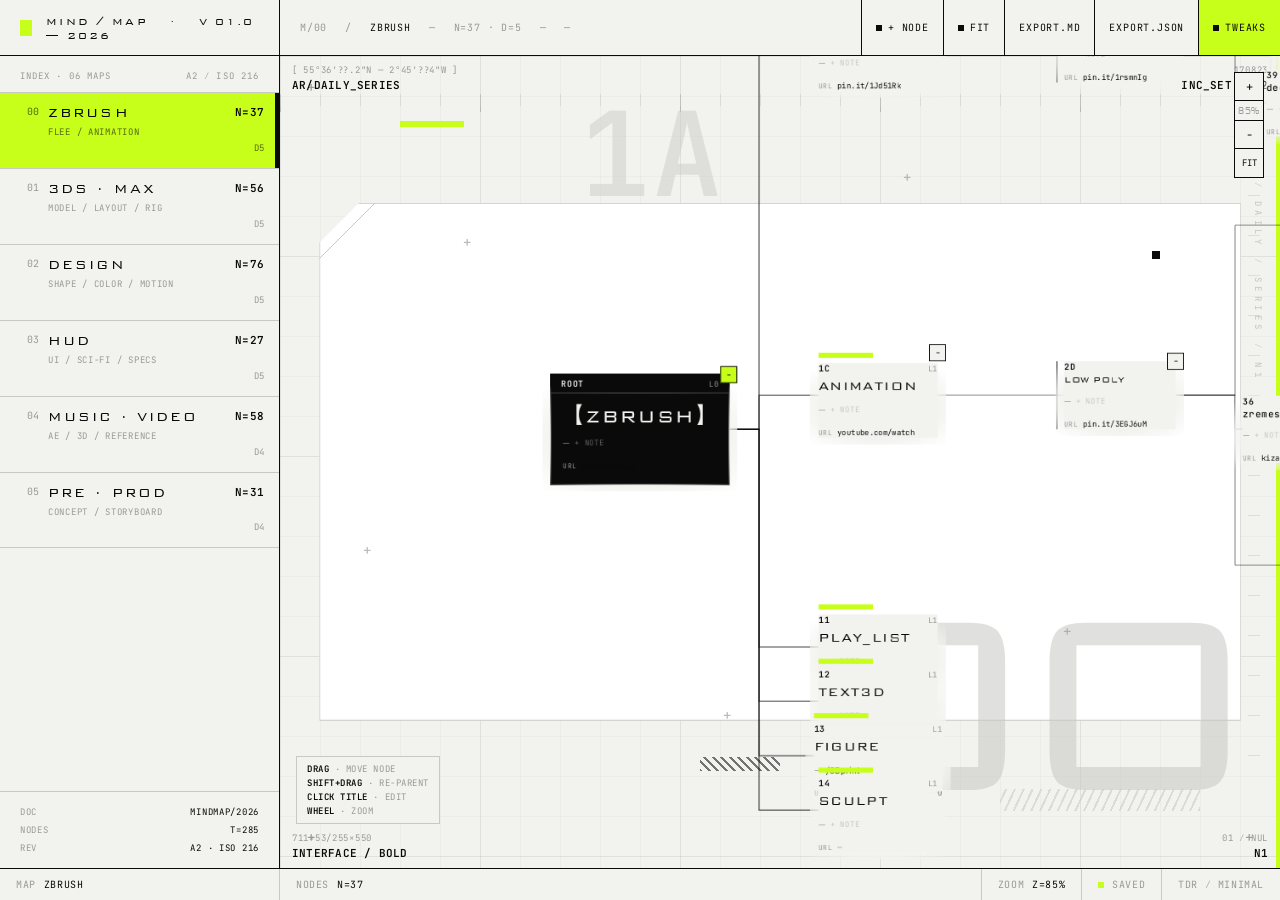
==== index-bundle.html @ 390efa87 "build v9: wipeout view, extras split, maps→data rename, standalone bundles - Add MindMap tDR Wipeout" ====
<!DOCTYPE html>
<html lang="ja">
<head>
<meta charset="UTF-8" />
<meta name="viewport" content="width=device-width, initial-scale=1" />
<title>MINDMAP · tDR</title>
<meta name="ext-resource-dependency" content="data/ZBRUSH.md" data-resource-id="md_ZBRUSH" />
<meta name="ext-resource-dependency" content="data/3dsmax.md" data-resource-id="md_3dsmax" />
<meta name="ext-resource-dependency" content="data/design.md" data-resource-id="md_design" />
<meta name="ext-resource-dependency" content="data/hud.md" data-resource-id="md_hud" />
<meta name="ext-resource-dependency" content="data/music-video.md" data-resource-id="md_music_video" />
<meta name="ext-resource-dependency" content="data/prepro.md" data-resource-id="md_prepro" />
<template id="__bundler_thumbnail" data-bg-color="#f2f2ef">
  <svg viewBox="0 0 1200 800" xmlns="http://www.w3.org/2000/svg">
    <rect x="60" y="60" width="1080" height="680" fill="#ffffff" stroke="#0a0a0a" stroke-width="2"/>
    <polygon points="60,60 60,140 140,60" fill="#f2f2ef"/>
    <line x1="60" y1="140" x2="140" y2="60" stroke="#0a0a0a" stroke-width="2"/>
    <rect x="200" y="200" width="160" height="60" fill="#0a0a0a"/>
    <rect x="440" y="180" width="64" height="6" fill="#c8ff1a"/>
    <line x1="440" y1="220" x2="600" y2="220" stroke="#0a0a0a" stroke-width="2"/>
    <line x1="440" y1="320" x2="600" y2="320" stroke="#0a0a0a" stroke-width="2"/>
    <line x1="440" y1="420" x2="600" y2="420" stroke="#0a0a0a" stroke-width="2"/>
    <text x="900" y="600" font-family="monospace" font-size="240" fill="#d8d8d4" font-weight="700">01</text>
    <text x="200" y="160" font-family="monospace" font-size="22" fill="#0a0a0a" font-weight="700">MIND/MAP · tDR</text>
  </svg>
</template>
<link rel="preconnect" href="https://fonts.googleapis.com" />
<link rel="preconnect" href="https://fonts.gstatic.com" crossorigin />
<link href="https://fonts.googleapis.com/css2?family=JetBrains+Mono:wght@400;500;600;700&family=Space+Grotesk:wght@400;500;600;700&family=IBM+Plex+Sans+JP:wght@400;500;600&display=swap" rel="stylesheet" />
<link rel="stylesheet" href="styles.css?v=7" />
</head>
<body>
<div class="shell">

  <!-- HEADER -->
  <header class="hd">
    <div class="hd__brand">
      <span class="mark"></span>
      <span class="name">MIND ⁄ MAP&nbsp;&nbsp;∙&nbsp;&nbsp;v 01.0 — 2026</span>
    </div>
    <div class="hd__crumbs"></div>
    <div class="hd__tools">
      <button id="btn-add" title="Add child to root"><span class="dot"></span>+ NODE</button>
      <button id="btn-fit" title="Fit to view"><span class="dot"></span>FIT</button>
      <button id="btn-export-md">EXPORT.MD</button>
      <button id="btn-export">EXPORT.JSON</button>
      <button id="btn-tweaks" class="tool-acc"><span class="dot"></span>TWEAKS</button>
    </div>
  </header>

  <!-- SIDEBAR -->
  <aside class="sb">
    <div class="sb__lbl">
      <span>INDEX · 06 MAPS</span>
      <span>A2 ⁄ ISO 216</span>
    </div>
    <div class="sb__list"></div>
    <div class="sb__foot"></div>
  </aside>

  <!-- STAGE -->
  <main class="stg" data-screen-label="Mindmap Canvas">
    <div class="stg__plate"></div>
    <div class="stg__decor">
      <div class="gh-ticks-major"></div>
      <div class="gh-ticks"></div>
      <div class="gh-vticks"></div>
      <div class="gh gh-num1">01</div>
      <div class="gh gh-num2">2B</div>
      <div class="gh-slash"></div>
      <div class="gh-word">AR ⁄ DAILY ⁄ SERIES ⁄ N1</div>
      <span class="gh-plus" style="left: 18%; top: 22%;">+</span>
      <span class="gh-plus" style="left: 62%; top: 14%;">+</span>
      <span class="gh-plus" style="left: 8%; top: 60%;">+</span>
      <span class="gh-plus" style="left: 78%; top: 70%;">+</span>
      <span class="gh-plus" style="left: 44%; bottom: 18%;">+</span>
      <div class="gh-block gh-block-acc" style="left: 12%; top: 8%; width: 64px; height: 6px;"></div>
      <div class="gh-block" style="right: 12%; top: 24%; width: 8px; height: 8px;"></div>
      <div class="gh-block gh-block-hatch" style="left: 42%; bottom: 12%; width: 80px; height: 14px;"></div>
      <div class="gh-rail"></div>
    </div>
    <div class="regmarks">
      <span class="plus" style="left: 24px; top: 24px;">+</span>
      <span class="plus" style="right: 24px; top: 24px;">+</span>
      <span class="plus" style="left: 24px; bottom: 24px;">+</span>
      <span class="plus" style="right: 24px; bottom: 24px;">+</span>
    </div>
    <div class="stg__axis">
      <div class="ax-tl">[ 55°36'??.2"N — 2°45'??4"W ]<b>AR/DAILY_SERIES</b></div>
      <div class="ax-tr">170823<b>INC_SET ⁄ A2</b></div>
      <div class="ax-bl">711×53/255×550<b>INTERFACE / BOLD</b></div>
      <div class="ax-br">01 ⁄ NUL<b>N1</b></div>
    </div>
    <div class="stg__viewport"></div>
    <div class="zoom">
      <button class="zin">+</button>
      <div class="lvl">100%</div>
      <button class="zout">−</button>
      <button class="zfit" style="font-size:9px;">FIT</button>
    </div>
    <div class="hint">
      <span><b>DRAG</b> · MOVE NODE</span>
      <span><b>SHIFT+DRAG</b> · RE-PARENT</span>
      <span><b>CLICK TITLE</b> · EDIT</span>
      <span><b>WHEEL</b> · ZOOM</span>
    </div>
  </main>

  <!-- FOOTER -->
  <footer class="foot">
    <div><span>MAP</span><span class="v">—</span></div>
    <div><span>NODES</span><span class="v">—</span></div>
    <div><span>ZOOM</span><span class="v">—</span></div>
    <div><span class="blink"></span> SAVED</div>
    <div>tDR ⁄ MINIMAL</div>
  </footer>

</div>

<!-- TWEAKS panel -->
<div class="tw"></div>

<!-- TOAST -->
<div class="toast"></div>

<!-- editmode defaults -->
<script>
const __TWEAK_DEFAULTS = /*EDITMODE-BEGIN*/{
  "theme": "light",
  "accent": "lime",
  "showCoords": false,
  "nodeStyle": "block"
}/*EDITMODE-END*/;
</script>
<script src="app.js?v=7"></script>
<script>
// Override CATEGORIES file paths with bundled blob URLs
(function(){
  const map = {
    "ZBRUSH": "md_ZBRUSH",
    "3dsmax": "md_3dsmax",
    "design": "md_design",
    "hud": "md_hud",
    "music-video": "md_music_video",
    "prepro": "md_prepro"
  };
  const _check = setInterval(() => {
    if (typeof CATEGORIES !== "undefined" && window.__resources) {
      CATEGORIES.forEach(c => {
        const id = map[c.id];
        if (id && window.__resources[id]) c.file = window.__resources[id];
      });
      clearInterval(_check);
    }
  }, 10);
})();
</script>
</body>
</html>
---- styles.css ----
/* =========================================================
   tDR-INSPIRED MINDMAP — STYLES
   ========================================================= */

@font-face {
  font-family: "Bank Gothic";
  src: url("fonts/bank-gothic-light-bt.ttf") format("truetype");
  font-weight: 300 600;
  font-style: normal;
  font-display: swap;
}
/* Bauhaus 93 removed — using Bank Gothic for display */
@font-face {
  font-family: "Square 721";
  src: url("fonts/Square_721_BT.ttf") format("truetype");
  font-weight: 400 700;
  font-style: normal;
  font-display: swap;
}

:root {
  --bg: #f2f2ef;
  --bg-2: #e8e8e4;
  --ink: #0a0a0a;
  --ink-2: #1a1a1a;
  --mute: #999;
  --mute-2: #c8c8c4;
  --line: #0a0a0a;
  --acc: #c8ff1a;       /* 蛍光ライムグリーン */
  --acc-ink: #0a0a0a;
  --hatch: rgba(10,10,10,0.08);
  --grid: rgba(10,10,10,0.028);
  --grid-major: rgba(10,10,10,0.05);
  --node-bg: #ffffff;
  --panel-bg: #ffffff;
  --shadow: 0 0 0 1px var(--ink);
  /* tDR easing: 速く動いてピタッと止まる */
  --ez: cubic-bezier(0.2, 0, 0, 1);
  --t-hover: 120ms;
  --t-click: 240ms;
  --t-layout: 380ms;

  --mono: "JetBrains Mono", "IBM Plex Mono", "Space Mono", ui-monospace, monospace;
  --sans: "Square 721", "Bank Gothic", "Space Grotesk", "Helvetica Neue", system-ui, sans-serif;
  --display: "Bank Gothic", "Square 721", "Space Grotesk", system-ui, sans-serif;
  --bauhaus: "Bank Gothic", "Square 721", system-ui, sans-serif;
  --jp: "IBM Plex Sans JP", "Noto Sans JP", system-ui, sans-serif;
}

[data-theme="dark"] {
  --bg: #0a0a0a;
  --bg-2: #141414;
  --ink: #f2f2ef;
  --ink-2: #e8e8e4;
  --mute: #555;
  --mute-2: #2a2a2a;
  --line: #f2f2ef;
  --hatch: rgba(242,242,239,0.08);
  --grid: rgba(242,242,239,0.03);
  --grid-major: rgba(242,242,239,0.06);
  --node-bg: #0a0a0a;
  --panel-bg: #0a0a0a;
  --shadow: 0 0 0 1px var(--ink);
}

* { box-sizing: border-box; margin: 0; padding: 0; }

html, body {
  height: 100%;
  overflow: hidden;
  background: var(--bg);
  color: var(--ink);
  font-family: var(--sans);
  font-feature-settings: "ss01", "ss02", "tnum";
  -webkit-font-smoothing: antialiased;
}

/* ========== SHELL =================================== */
.shell {
  display: grid;
  grid-template-columns: 280px 1fr;
  grid-template-rows: 56px 1fr 32px;
  height: 100vh;
  width: 100vw;
}

/* ========== HEADER ================================== */
.hd {
  grid-column: 1 / -1;
  display: grid;
  grid-template-columns: 280px 1fr auto;
  align-items: center;
  border-bottom: 1px solid var(--line);
  background: var(--bg);
  z-index: 10;
}
.hd__brand {
  padding: 0 20px;
  display: flex;
  align-items: center;
  gap: 14px;
  border-right: 1px solid var(--line);
  height: 100%;
}
.hd__brand .mark {
  width: 16px; height: 16px;
  background: var(--acc);
  display: inline-block;
}
.hd__brand .name {
  font-family: var(--display);
  font-size: 12px;
  font-weight: 500;
  letter-spacing: 0.18em;
  text-transform: uppercase;
}
.hd__crumbs {
  display: flex;
  align-items: center;
  gap: 18px;
  padding: 0 20px;
  font-family: var(--mono);
  font-size: 10px;
  letter-spacing: 0.08em;
  text-transform: uppercase;
  color: var(--ink);
  overflow: hidden;
  white-space: nowrap;
}
.hd__crumbs .sep { color: var(--mute); }
.hd__crumbs .coord { color: var(--mute); font-feature-settings: "tnum"; }
.hd__crumbs .pin { color: var(--mute); }

.hd__tools {
  display: flex;
  align-items: stretch;
  height: 100%;
  border-left: 1px solid var(--line);
}
.hd__tools button {
  appearance: none;
  background: transparent;
  border: none;
  border-right: 1px solid var(--line);
  padding: 0 14px;
  font-family: var(--mono);
  font-size: 10px;
  letter-spacing: 0.08em;
  text-transform: uppercase;
  color: var(--ink);
  cursor: pointer;
  height: 100%;
  display: inline-flex;
  align-items: center;
  gap: 6px;
}
.hd__tools button:last-child { border-right: none; }
.hd__tools button:hover { background: var(--ink); color: var(--bg); }
.hd__tools button:hover .dot { background: var(--bg); }
.hd__tools button .dot {
  width: 6px; height: 6px;
  background: var(--ink);
  display: inline-block;
}
.hd__tools button.tool-acc { background: var(--acc); color: #0a0a0a; }
.hd__tools button.tool-acc .dot { background: #0a0a0a; }

/* ========== SIDEBAR ================================ */
.sb {
  border-right: 1px solid var(--line);
  background: var(--bg);
  display: flex;
  flex-direction: column;
  overflow: hidden;
}
.sb__lbl {
  padding: 14px 20px 10px;
  font-family: var(--mono);
  font-size: 9px;
  letter-spacing: 0.12em;
  text-transform: uppercase;
  color: var(--mute);
  display: flex;
  justify-content: space-between;
}

.sb__list {
  display: flex;
  flex-direction: column;
}

.cat {
  display: grid;
  grid-template-columns: 48px 1fr auto;
  align-items: stretch;
  border-top: 1px solid var(--mute-2);
  cursor: pointer;
  background: transparent;
  border-left: 0;
  border-right: 0;
  border-bottom: 0;
  text-align: left;
  font-family: inherit;
  color: var(--ink);
  padding: 0;
  position: relative;
  min-height: 76px;
}
.cat:last-child { border-bottom: 1px solid var(--mute-2); }
.cat__idx {
  font-family: var(--mono);
  font-size: 10px;
  color: var(--mute);
  display: flex;
  align-items: flex-start;
  justify-content: flex-end;
  padding: 12px 8px 0 0;
  letter-spacing: 0.06em;
}
.cat__body {
  padding: 12px 14px 14px 0;
  display: flex;
  flex-direction: column;
  gap: 4px;
  min-width: 0;
}
.cat__t {
  font-family: "Bank Gothic", "Square 721", "Space Grotesk", system-ui, sans-serif;
  font-size: 15px;
  font-weight: 500;
  letter-spacing: 0.14em;
  line-height: 1.1;
  text-transform: uppercase;
}
.cat__t .jp { font-family: var(--jp); font-weight: 500; letter-spacing: 0; }
.cat__sub {
  font-family: var(--mono);
  font-size: 9px;
  color: var(--mute);
  letter-spacing: 0.08em;
  text-transform: uppercase;
}
.cat__meta {
  font-family: var(--mono);
  font-size: 9px;
  color: var(--mute);
  letter-spacing: 0.06em;
  display: flex;
  flex-direction: column;
  align-items: flex-end;
  justify-content: space-between;
  padding: 12px 14px 14px 0;
  text-transform: uppercase;
}
.cat__meta .n { color: var(--ink); font-weight: 600; font-size: 11px; }

.cat:hover { background: var(--bg-2); }
.cat.is-active { background: var(--acc); color: #0a0a0a; }
.cat.is-active .cat__idx,
.cat.is-active .cat__sub,
.cat.is-active .cat__meta { color: rgba(10,10,10,0.6); }
.cat.is-active .cat__meta .n { color: #0a0a0a; }
.cat.is-active::after {
  content: "";
  position: absolute;
  right: 0; top: 0; bottom: 0;
  width: 4px;
  background: #0a0a0a;
}

.sb__foot {
  margin-top: auto;
  padding: 14px 20px;
  border-top: 1px solid var(--mute-2);
  display: flex;
  flex-direction: column;
  gap: 6px;
  font-family: var(--mono);
  font-size: 9px;
  letter-spacing: 0.08em;
  text-transform: uppercase;
  color: var(--mute);
}
.sb__foot .row { display: flex; justify-content: space-between; }
.sb__foot .v { color: var(--ink); }

/* ========== STAGE / CANVAS ========================= */
.stg {
  position: relative;
  overflow: hidden;
  background:
    /* major grid (every 200px) */
    linear-gradient(var(--grid-major) 1px, transparent 1px) 0 0/200px 200px,
    linear-gradient(90deg, var(--grid-major) 1px, transparent 1px) 0 0/200px 200px,
    /* minor grid (every 40px) */
    linear-gradient(var(--grid) 1px, transparent 1px) 0 0/40px 40px,
    linear-gradient(90deg, var(--grid) 1px, transparent 1px) 0 0/40px 40px,
    var(--bg);
  cursor: grab;
}
.stg.is-panning { cursor: grabbing; }

/* PURE WHITE 16:9 PLATE centered, behind nodes — with cut top-left corner */
.stg__plate {
  position: absolute;
  top: 50%;
  left: 50%;
  width: min(72vw, calc(80vh * 16 / 9));
  aspect-ratio: 16/9;
  background: #ffffff;
  transform: translate(-50%, -50%);
  z-index: 3;
  border: 1px solid var(--mute-2);
  pointer-events: none;
  /* cut top-left corner */
  clip-path: polygon(40px 0, 100% 0, 100% 100%, 0 100%, 0 40px);
  border: none;
  box-shadow: inset 0 0 0 1px var(--mute-2);
}
/* corner cut accent line */
.stg__plate::after {
  content: "";
  position: absolute;
  top: 0; left: 0;
  width: 56px; height: 56px;
  background: linear-gradient(135deg, transparent 49.5%, var(--mute-2) 49.5%, var(--mute-2) 50.5%, transparent 50.5%);
  pointer-events: none;
}

/* Data-layer overlay on plate — faint coords/IDs/timecodes */
.stg__data {
  position: absolute;
  top: 50%;
  left: 50%;
  width: min(72vw, calc(80vh * 16 / 9));
  aspect-ratio: 16/9;
  transform: translate(-50%, -50%);
  z-index: 3;
  pointer-events: none;
  font-family: var(--mono);
  color: rgba(10,10,10,0.18);
  font-size: 8px;
  letter-spacing: 0.08em;
  text-transform: uppercase;
  overflow: hidden;
  clip-path: polygon(40px 0, 100% 0, 100% 100%, 0 100%, 0 40px);
}
.stg__data span {
  position: absolute;
  white-space: nowrap;
}
.stg__data .d-tc { top: 14px; right: 16px; }
.stg__data .d-id1 { top: 32px; right: 16px; color: rgba(10,10,10,0.12); }
.stg__data .d-id2 { top: 50px; left: 56px; }
.stg__data .d-ver { bottom: 14px; right: 16px; }
.stg__data .d-coord1 { bottom: 32px; left: 16px; }
.stg__data .d-coord2 { top: 30%; left: 16px; writing-mode: vertical-rl; letter-spacing: 0.4em; opacity: 0.5; }
.stg__data .d-block {
  bottom: 14px; left: 30%;
  width: 80px; height: 6px;
  background: repeating-linear-gradient(90deg, rgba(10,10,10,0.18) 0 1px, transparent 1px 4px);
}
.stg__data .d-cross {
  position: absolute;
  width: 8px; height: 8px;
  border-top: 1px solid rgba(10,10,10,0.18);
  border-left: 1px solid rgba(10,10,10,0.18);
}
.stg__data .d-cross.tr { top: 60px; right: 60px; transform: rotate(90deg); }
.stg__data .d-cross.bl { bottom: 60px; left: 60px; transform: rotate(-90deg); }
.stg__data .d-meta { top: 50%; right: 16px; transform: translateY(-50%); writing-mode: vertical-rl; letter-spacing: 0.5em; opacity: 0.4; }
[data-theme="dark"] .stg__data { color: rgba(10,10,10,0.16); }
[data-theme="dark"] .stg__plate { background: #ffffff; }

/* decor + grid above plate so they layer over the white */
.stg__decor { z-index: 4 !important; }
/* viewport (nodes) on top of everything */
.stg__viewport { z-index: 5 !important; }

/* GHOST DECOR — large pale numerals & symbols behind canvas */
.stg__decor {
  position: absolute;
  inset: 0;
  pointer-events: none;
  overflow: hidden;
  z-index: 0;
  font-family: var(--bauhaus);
  color: var(--mute-2);
  user-select: none;
}
.stg__decor .gh {
  position: absolute;
  font-weight: 400;
  line-height: 0.85;
  letter-spacing: -0.04em;
  opacity: 0.55;
}
.stg__decor .gh-num1 {
  bottom: 4%;
  right: 4%;
  font-size: 36vh;
  color: var(--mute-2);
  font-family: var(--display);
  font-weight: 300;
  letter-spacing: -0.06em;
}
.stg__decor .gh-num2 {
  top: 6%;
  left: 30%;
  font-size: 13vh;
  font-family: var(--mono);
  font-weight: 600;
  color: var(--mute-2);
  opacity: 0.45;
  letter-spacing: 0.02em;
}

/* slash band (lower-right, away from hint) */
.stg__decor .gh-slash {
  position: absolute;
  bottom: 7%;
  right: 8%;
  width: 200px;
  height: 22px;
  background: repeating-linear-gradient(
    -65deg,
    var(--mute-2) 0 2px,
    transparent 2px 8px
  );
  opacity: 0.55;
}

/* tick rule (top, full width) */
.stg__decor .gh-ticks {
  position: absolute;
  top: 38px;
  left: 0; right: 0;
  height: 12px;
  background-image:
    linear-gradient(90deg, var(--mute-2) 1px, transparent 1px);
  background-size: 40px 100%;
  opacity: 0.5;
}
.stg__decor .gh-ticks-major {
  position: absolute;
  top: 38px;
  left: 0; right: 0;
  height: 18px;
  background-image:
    linear-gradient(90deg, var(--ink) 1px, transparent 1px);
  background-size: 200px 100%;
  opacity: 0.18;
}

/* tick column (right side) */
.stg__decor .gh-vticks {
  position: absolute;
  right: 2%;
  top: 100px; bottom: 100px;
  width: 12px;
  background-image:
    linear-gradient(0deg, var(--mute-2) 1px, transparent 1px);
  background-size: 100% 40px;
  opacity: 0.5;
}

/* word strip — vertical "DAILY/SERIES" type label */
.stg__decor .gh-word {
  position: absolute;
  top: 12%;
  right: 16px;
  writing-mode: vertical-rl;
  font-family: var(--mono);
  font-size: 9px;
  letter-spacing: 0.5em;
  color: var(--mute);
  opacity: 0.5;
  text-transform: uppercase;
}

/* roaming + crosses (decorative, scattered) */
.stg__decor .gh-plus {
  position: absolute;
  width: 14px; height: 14px;
  color: var(--mute);
  font-family: var(--mono);
  font-size: 14px;
  line-height: 14px;
  text-align: center;
  opacity: 0.7;
}

/* yellow accent slab on right edge (like IMG_6088) */
.stg__decor .gh-rail {
  position: absolute;
  top: 0; bottom: 0;
  right: 0;
  width: 4px;
  background: var(--acc);
}

/* small fill blocks (composition weight) */
.stg__decor .gh-block {
  position: absolute;
  background: var(--ink);
}
.stg__decor .gh-block-acc { background: var(--acc); }
.stg__decor .gh-block-hatch {
  background:
    repeating-linear-gradient(45deg, var(--ink) 0 2px, transparent 2px 6px);
  opacity: 0.55;
}

.stg__viewport {
  position: absolute;
  inset: 0;
  transform-origin: 0 0;
  will-change: transform;
  z-index: 2;
}
.stg__viewport.is-smooth {
  transition: transform 360ms var(--ez);
}

/* Canvas overlays — registration marks, axes */
.regmarks {
  position: absolute;
  inset: 0;
  pointer-events: none;
  z-index: 0;
}
.regmarks .plus {
  position: absolute;
  width: 14px; height: 14px;
  color: var(--mute);
  font-family: var(--mono);
  font-size: 14px;
  line-height: 14px;
  text-align: center;
}

/* Axis labels above ruler */
.stg__axis {
  position: absolute;
  inset: 0;
  pointer-events: none;
  z-index: 1;
  font-family: var(--mono);
  font-size: 9px;
  letter-spacing: 0.08em;
  color: var(--mute);
  text-transform: uppercase;
}
.stg__axis .ax-tl { position: absolute; top: 8px; left: 12px; }
.stg__axis .ax-tr { position: absolute; top: 8px; right: 12px; text-align: right; }
.stg__axis .ax-bl { position: absolute; bottom: 8px; left: 12px; }
.stg__axis .ax-br { position: absolute; bottom: 8px; right: 12px; text-align: right; }
.stg__axis .ax-tl b, .stg__axis .ax-tr b, .stg__axis .ax-bl b, .stg__axis .ax-br b {
  display: block;
  color: var(--ink);
  font-weight: 600;
  letter-spacing: 0.02em;
  font-size: 11px;
  margin-top: 2px;
}

/* SVG edges layer — UNDER nodes */
.edges {
  position: absolute;
  inset: 0;
  pointer-events: none;
  overflow: visible;
  z-index: 0;
}
.edges path,
.edges line {
  fill: none;
  stroke: var(--line);
  stroke-width: 1;
  vector-effect: non-scaling-stroke;
  opacity: 0.55;
  transition: opacity var(--t-hover) var(--ez), stroke-width var(--t-hover) var(--ez), stroke var(--t-hover) var(--ez);
}
/* Green = ACTIVE only. Default edges from root: thin charcoal, not green */
.edges .edge-acc {
  stroke: var(--line);
  stroke-width: 1.25;
  opacity: 0.7;
}
/* Hover state: fade non-related edges, highlight related */
.stg.is-hovering .edges path { opacity: 0.18; stroke-width: 1; }
.stg.is-hovering .edges path.edge-related { opacity: 1; stroke: var(--acc); stroke-width: 2; }
/* Selection: explicit green */
.edges path.edge-selected { stroke: var(--acc); stroke-width: 2.5; opacity: 1; }
/* nodes above edges */
.node { z-index: 2; }
.node.is-root { z-index: 4; }
.node.is-selected, .node.dragging { z-index: 10; }
/* ensure node body has solid backdrop so text reads over edges */
.node .node__body, .node .node__head {
  position: relative;
  background: var(--bg);
}
/* halo around nodes to soften grid behind them */
.node .node__body::before {
  content: "";
  position: absolute;
  inset: -8px -10px;
  background: radial-gradient(ellipse at center, var(--bg) 0%, var(--bg) 60%, transparent 100%);
  z-index: -1;
  pointer-events: none;
}
.node.is-root .node__body, .node.is-root .node__head { background: var(--ink); }
.node.lvl-1 .node__body, .node.lvl-1 .node__head { background: var(--bg); }

/* collapse toggle */
.node__tog {
  position: absolute;
  top: -10px; right: -10px;
  width: 20px; height: 20px;
  border: 1px solid var(--ink);
  background: var(--bg);
  font-family: var(--mono);
  font-size: 12px;
  line-height: 1;
  cursor: pointer;
  z-index: 5;
  padding: 0;
  color: var(--ink);
}
.node__tog:hover { background: var(--acc); }
.node__tog--root { right: -10px; top: -10px; background: var(--acc); }
.node.is-collapsed { opacity: 0.92; }
.node.is-collapsed .node__title::after {
  content: " ▸";
  color: var(--acc);
}

/* minimal node mode */
.node.is-minimal .node__notes,
.node.is-minimal .node__url,
.node.is-minimal .node__thumb { display: none; }
.node.is-minimal { padding: 0 0 0 8px; }

/* tweaks panel grip */
.tw__grip {
  letter-spacing: 0.16em;
  color: var(--ink);
  font-weight: 600;
}

/* ========== NODES ================================== */
.node {
  position: absolute;
  background: transparent;
  border: none;
  min-width: 140px;
  max-width: 280px;
  font-family: var(--mono);
  cursor: grab;
  user-select: none;
  transition: opacity var(--t-hover) var(--ez), transform var(--t-click) var(--ez);
  padding: 2px 0;
}
/* hover-fade: when stage knows a node is hovered, dim everything except related */
.stg.is-hovering .node { opacity: 0.32; }
.stg.is-hovering .node.is-related { opacity: 1; }
.stg.is-hovering .node.is-hovered { opacity: 1; }
.node.dragging { cursor: grabbing; z-index: 200; }
.node.dragging .node__title { background: var(--acc); color: #0a0a0a; padding: 2px 6px; }
.node.is-selected { z-index: 50; }
.node.is-selected .node__title {
  background: var(--ink);
  color: var(--bg);
  padding: 2px 6px;
  margin: 0 -6px;
}

/* ROOT — black slab, big bauhaus */
.node.is-root {
  background: var(--ink);
  color: var(--bg);
  border: 1px solid var(--ink);
  padding: 0;
  min-width: 200px;
  max-width: 360px;
}
.node.is-root .node__head { color: var(--bg); border-bottom: 1px solid rgba(255,255,255,0.25); padding: 4px 12px; }
.node.is-root .node__idx { color: var(--bg); }
.node.is-root .node__title { color: var(--bg); padding: 0; }
.node.is-root .node__body { padding: 14px 14px 16px; }

/* L1 — accent strip "tab" above title, no full border */
.node.lvl-1 {
  background: transparent;
  padding: 0;
}
.node.lvl-1::before {
  content: "";
  display: block;
  height: 6px;
  background: var(--acc);
  width: 64px;
  margin-bottom: 6px;
}
.node.lvl-1 .node__head {
  border: none;
  padding: 0 0 4px 0;
  color: var(--mute);
}
.node.lvl-1 .node__body { padding: 0; }

/* L2+ — pure typography, hairline left rule */
.node.lvl-2, .node.lvl-3, .node.lvl-4, .node.lvl-5, .node.lvl-6 {
  background: transparent;
  padding: 0 0 0 8px;
  border-left: 1px solid var(--line);
}
.node.lvl-2 .node__head,
.node.lvl-3 .node__head,
.node.lvl-4 .node__head,
.node.lvl-5 .node__head,
.node.lvl-6 .node__head {
  border: none;
  padding: 0 0 2px 0;
}
.node.lvl-2 .node__body,
.node.lvl-3 .node__body,
.node.lvl-4 .node__body,
.node.lvl-5 .node__body,
.node.lvl-6 .node__body { padding: 0; }
.node.lvl-3, .node.lvl-4, .node.lvl-5, .node.lvl-6 {
  border-left-color: var(--mute-2);
}
.node.lvl-3 .node__title,
.node.lvl-4 .node__title,
.node.lvl-5 .node__title,
.node.lvl-6 .node__title {
  font-size: 11px;
  letter-spacing: 0.04em;
  text-transform: none;
  font-family: var(--mono);
  font-weight: 500;
}

.node__head {
  display: grid;
  grid-template-columns: 1fr auto;
  align-items: center;
  padding: 4px 8px;
  font-size: 9px;
  letter-spacing: 0.08em;
  text-transform: uppercase;
  color: var(--mute);
}
.node__idx {
  font-weight: 600;
  color: var(--ink);
  font-size: 10px;
}
.node__lvl {
  font-size: 9px;
  color: var(--mute);
}

.node__body { padding: 10px 12px 12px; }

.node__title {
  font-family: var(--display);
  font-size: 14px;
  font-weight: 500;
  line-height: 1.2;
  letter-spacing: 0.06em;
  text-transform: uppercase;
  word-break: break-word;
  outline: none;
  cursor: text;
  transition: background var(--t-hover) var(--ez), color var(--t-hover) var(--ez), padding var(--t-hover) var(--ez);
}
.node.is-root .node__title {
  font-family: var(--bauhaus);
  font-size: 26px;
  letter-spacing: 0.04em;
  font-weight: 400;
  line-height: 1;
}
.node.lvl-1 .node__title {
  font-size: 17px;
  letter-spacing: 0.08em;
  font-weight: 600;
}
.node.lvl-2 .node__title {
  font-size: 12px;
  letter-spacing: 0.05em;
  font-weight: 500;
  text-transform: uppercase;
}
.node__title.has-jp { font-family: var(--jp); font-weight: 500; }

.node__title:focus {
  background: var(--acc);
  color: #0a0a0a;
  padding: 0 2px;
  margin: 0 -2px;
}

.node__url {
  margin-top: 6px;
  display: flex;
  gap: 6px;
  align-items: center;
  font-size: 9px;
  letter-spacing: 0.04em;
  color: var(--mute);
  padding-top: 4px;
}
.node__url a {
  color: var(--ink);
  text-decoration: none;
  border-bottom: none;
  white-space: nowrap;
  overflow: hidden;
  text-overflow: ellipsis;
  flex: 1;
}
.node__url .lbl {
  font-family: var(--mono);
  text-transform: uppercase;
  font-size: 8px;
  color: var(--mute);
}

.node__notes {
  margin-top: 6px;
  font-size: 10px;
  line-height: 1.45;
  color: var(--ink-2);
  font-family: var(--jp);
  padding-top: 4px;
}
.node__notes .n {
  display: flex;
  gap: 6px;
  padding: 2px 0;
  outline: none;
  cursor: text;
  min-height: 14px;
  word-break: break-word;
}
.node__notes .n::before {
  content: "—";
  color: var(--mute);
  flex-shrink: 0;
}
.node__notes .n.is-empty::after {
  content: attr(data-placeholder);
  color: var(--mute-2);
  font-family: var(--mono);
  font-size: 9px;
  letter-spacing: 0.08em;
  font-style: normal;
}
.node__notes .n:focus {
  background: rgba(200,255,26,0.25);
  margin: 0 -4px;
  padding: 2px 4px;
}
.node.is-root .node__notes .n:focus { background: rgba(200,255,26,0.22); color: var(--bg); }
.node.is-root .node__notes .n { color: rgba(255,255,255,0.85); }
.node.is-root .node__notes .n::before { color: rgba(255,255,255,0.4); }
.node.is-root .node__notes .n.is-empty::after { color: rgba(255,255,255,0.35); }

.node__thumb {
  width: 100%;
  aspect-ratio: 16/10;
  background: var(--bg-2);
  background-size: cover;
  background-position: center;
  position: relative;
  margin-bottom: 8px;
}
.node__thumb.is-empty::before {
  content: "";
  position: absolute; inset: 0;
  background:
    repeating-linear-gradient(45deg, transparent 0 6px, var(--hatch) 6px 7px);
}
.node__thumb.is-empty::after {
  content: "DROP IMG";
  position: absolute;
  inset: 0;
  display: flex;
  align-items: center;
  justify-content: center;
  font-family: var(--mono);
  font-size: 9px;
  letter-spacing: 0.12em;
  color: var(--mute);
}

.node__coord {
  position: absolute;
  top: -16px; left: 0;
  font-family: var(--mono);
  font-size: 9px;
  color: var(--mute);
  letter-spacing: 0.04em;
  white-space: nowrap;
  pointer-events: none;
  display: none;
}
.show-coords .node__coord { display: block; }

.node__handle {
  position: absolute;
  right: -1px; bottom: -1px;
  width: 10px; height: 10px;
  background: var(--ink);
  cursor: nwse-resize;
}

.node__actions {
  position: absolute;
  top: -28px; right: 0;
  display: none;
  gap: 0;
  border: 1px solid var(--line);
  background: var(--bg);
  z-index: 60;
}
.node.is-selected .node__actions { display: flex; }
.node__actions button {
  appearance: none;
  background: var(--bg);
  border: none;
  border-right: 1px solid var(--line);
  padding: 4px 8px;
  font-family: var(--mono);
  font-size: 9px;
  letter-spacing: 0.06em;
  text-transform: uppercase;
  color: var(--ink);
  cursor: pointer;
}
.node__actions button:last-child { border-right: none; }
.node__actions button:hover { background: var(--ink); color: var(--bg); }
.node__actions button.del:hover { background: #e64141; color: #fff; }

/* drop target highlight when re-parenting */
.node.drop-target {
  box-shadow: 0 0 0 2px var(--acc);
}

/* ========== STATUS BAR ============================= */
.foot {
  grid-column: 1 / -1;
  border-top: 1px solid var(--line);
  background: var(--bg);
  display: grid;
  grid-template-columns: 280px 1fr auto auto auto;
  font-family: var(--mono);
  font-size: 10px;
  letter-spacing: 0.06em;
  text-transform: uppercase;
  color: var(--mute);
  align-items: center;
  z-index: 10;
}
.foot > * {
  padding: 0 16px;
  height: 100%;
  display: flex;
  align-items: center;
  border-right: 1px solid var(--mute-2);
  gap: 8px;
}
.foot > *:last-child { border-right: none; }
.foot .v { color: var(--ink); }
.foot .blink {
  width: 6px; height: 6px;
  background: var(--acc);
  display: inline-block;
  animation: blk 1.2s infinite;
}
@keyframes blk { 50% { opacity: 0.2; } }

/* ========== TWEAKS PANEL =========================== */
.tw {
  position: fixed;
  right: 16px; bottom: 48px;
  width: 280px;
  background: #d8d8d4;
  border: 1px solid var(--line);
  z-index: 1000;
  font-family: var(--mono);
  font-size: 10px;
  display: none;
}
[data-theme="dark"] .tw { background: #2a2a2a; }
.tw.is-open { display: block; }
.tw__hd {
  display: flex;
  justify-content: space-between;
  align-items: center;
  padding: 8px 12px;
  border-bottom: 1px solid var(--line);
  background: var(--ink);
  color: var(--bg);
  letter-spacing: 0.12em;
  text-transform: uppercase;
  font-weight: 600;
  cursor: move;
}
.tw__hd .x {
  background: none; border: none; color: var(--bg);
  cursor: pointer; font-family: inherit; font-size: 12px;
}
.tw__body { padding: 12px; display: flex; flex-direction: column; gap: 14px; }
.tw__row {
  display: flex; flex-direction: column; gap: 6px;
}
.tw__row .lbl {
  font-size: 9px;
  letter-spacing: 0.08em;
  color: var(--mute);
  text-transform: uppercase;
  display: flex;
  justify-content: space-between;
}
.tw__seg {
  display: grid;
  grid-auto-flow: column;
  grid-auto-columns: 1fr;
  border: 1px solid var(--line);
}
.tw__seg button {
  appearance: none;
  background: var(--bg);
  border: none;
  border-right: 1px solid var(--line);
  padding: 6px 4px;
  font-family: inherit;
  font-size: 10px;
  letter-spacing: 0.06em;
  text-transform: uppercase;
  color: var(--ink);
  cursor: pointer;
}
.tw__seg button:last-child { border-right: none; }
.tw__seg button.on { background: var(--ink); color: var(--bg); }
.tw__seg button.on.acc { background: var(--acc); color: #0a0a0a; }
.tw__sw {
  display: grid;
  grid-template-columns: repeat(5, 1fr);
  gap: 4px;
}
.tw__sw button {
  appearance: none;
  height: 22px;
  border: 1px solid var(--line);
  background: var(--c);
  cursor: pointer;
  position: relative;
}
.tw__sw button.on::after {
  content: "";
  position: absolute;
  inset: -3px;
  border: 1px solid var(--ink);
  pointer-events: none;
}

/* ========== ZOOM CONTROLS ========================== */
.zoom {
  position: absolute;
  right: 16px; top: 16px;
  display: flex;
  flex-direction: column;
  border: 1px solid var(--line);
  background: var(--bg);
  z-index: 5;
}
.zoom button {
  appearance: none;
  background: var(--bg);
  border: none;
  border-bottom: 1px solid var(--line);
  width: 28px; height: 28px;
  font-family: var(--mono);
  font-size: 12px;
  color: var(--ink);
  cursor: pointer;
}
.zoom button:last-child { border-bottom: none; }
.zoom button:hover { background: var(--ink); color: var(--bg); }
.zoom .lvl {
  font-size: 9px;
  text-align: center;
  padding: 4px 0;
  border-bottom: 1px solid var(--line);
  color: var(--mute);
  letter-spacing: 0.04em;
}

/* ========== ADD / TOAST ============================ */
.toast {
  position: fixed;
  left: 50%; bottom: 56px;
  transform: translateX(-50%);
  background: var(--ink);
  color: var(--bg);
  padding: 8px 14px;
  font-family: var(--mono);
  font-size: 10px;
  letter-spacing: 0.08em;
  text-transform: uppercase;
  z-index: 2000;
  opacity: 0;
  pointer-events: none;
  transition: opacity 0.15s;
}
.toast.show { opacity: 1; }
.toast .acc { color: var(--acc); margin-right: 8px; }

/* ========== HELP HINT ============================== */
.hint {
  position: absolute;
  left: 16px; bottom: 44px;
  font-family: var(--mono);
  font-size: 9px;
  letter-spacing: 0.06em;
  color: var(--mute);
  text-transform: uppercase;
  pointer-events: none;
  display: flex;
  flex-direction: column;
  gap: 2px;
  background: var(--bg);
  padding: 6px 10px;
  border: 1px solid var(--mute-2);
  z-index: 2;
}
.stg__axis .ax-bl { bottom: 8px; left: 12px; z-index: 1; }
.hint b { color: var(--ink); font-weight: 600; }
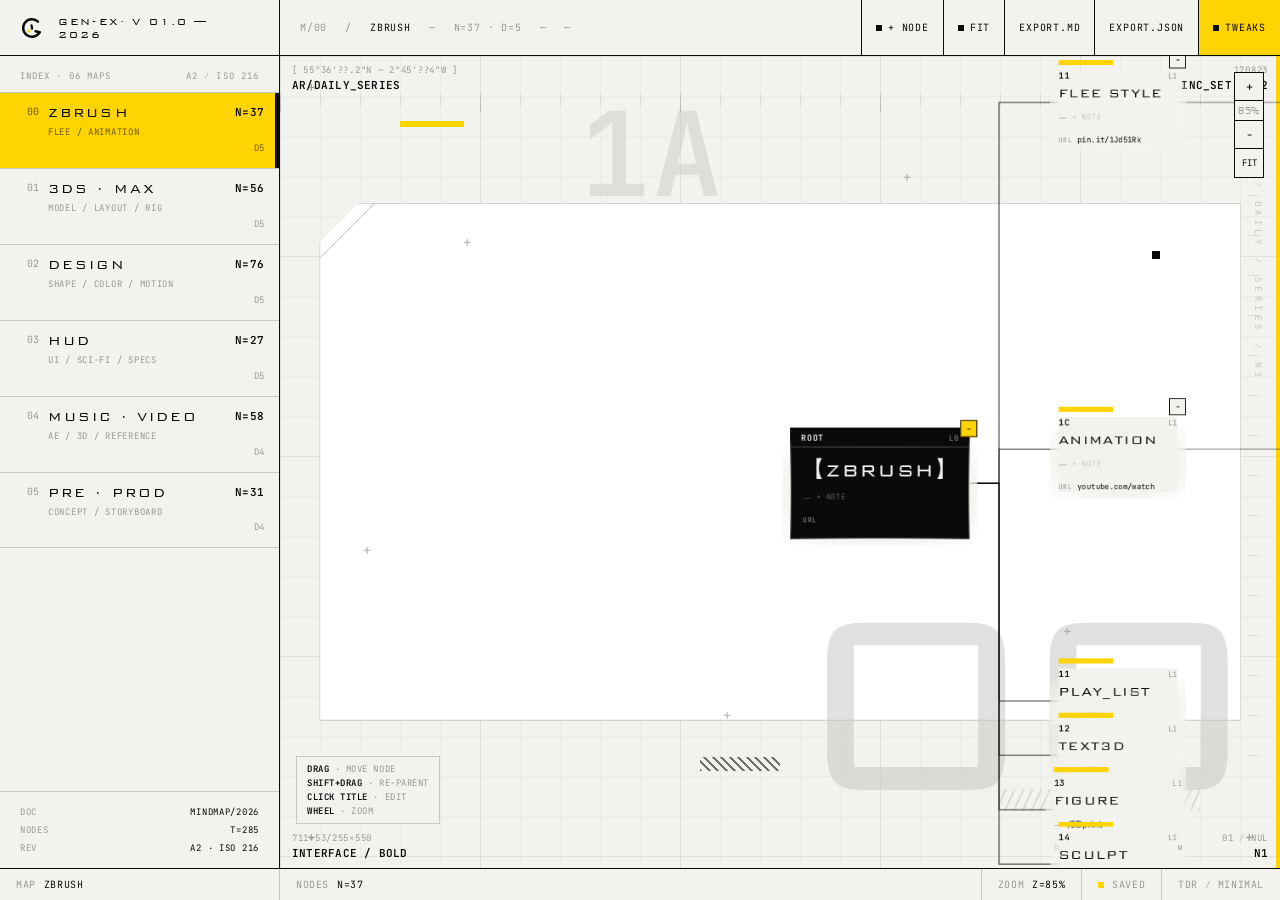
==== commit 4368ee50: "Rename MindMap standalone file and update title to Mindmap_GEN-EX - Renamed 'MindMap tDR - Standalon" ====
--- a/index-bundle.html
+++ b/index-bundle.html
@@ -35,8 +35,20 @@
   <!-- HEADER -->
   <header class="hd">
     <div class="hd__brand">
-      <span class="mark"></span>
-      <span class="name">MIND ⁄ MAP&nbsp;&nbsp;∙&nbsp;&nbsp;v 01.0 — 2026</span>
+      <span class="mark">
+        <svg viewBox="0 0 120 120" width="100%" height="100%" fill="none" xmlns="http://www.w3.org/2000/svg" style="display:block;overflow:visible">
+          <g transform="rotate(-9 60 60)">
+            <path d="M 94.67 32.91 A 44 44 0 1 0 94.67 87.09" stroke="currentColor" stroke-width="12.5" stroke-linecap="round" fill="none"></path>
+            <path d="M 94.67 87.09 L 75 78.5" stroke="currentColor" stroke-width="12.5" stroke-linecap="round" fill="none"></path>
+            <rect x="54" y="41" width="11.5" height="28" rx="5.75" fill="currentColor"></rect>
+            <circle cx="42" cy="72" r="8" fill="#ffd400"></circle>
+          </g>
+        </svg>
+      </span>
+      <span class="name">
+        <span class="name__row1"><span class="name__wordmark">GEN-EX</span><span class="name__ver">· V 01.0 —</span></span>
+        <span class="name__year">2026</span>
+      </span>
     </div>
     <div class="hd__crumbs"></div>
     <div class="hd__tools">
--- a/styles.css
+++ b/styles.css
@@ -1,6 +1,22 @@
 /* =========================================================
    tDR-INSPIRED MINDMAP — STYLES
    ========================================================= */
+
+@font-face {
+  font-family: "JetBrains Mono";
+  src: local("JetBrains Mono"), local("JetBrainsMono-Regular");
+  font-weight: 100 800;
+  font-style: normal;
+  font-display: swap;
+}
+
+@font-face {
+  font-family: "IBM Plex Sans JP";
+  src: local("IBM Plex Sans JP"), local("IBMPlexSansJP-Regular");
+  font-weight: 100 700;
+  font-style: normal;
+  font-display: swap;
+}
 
 @font-face {
   font-family: "Bank Gothic";
@@ -26,7 +42,7 @@
   --mute: #999;
   --mute-2: #c8c8c4;
   --line: #0a0a0a;
-  --acc: #c8ff1a;       /* 蛍光ライムグリーン */
+  --acc: #ffd400;       /* signal yellow — Gen-EX */
   --acc-ink: #0a0a0a;
   --hatch: rgba(10,10,10,0.08);
   --grid: rgba(10,10,10,0.028);
@@ -35,31 +51,31 @@
   --panel-bg: #ffffff;
   --shadow: 0 0 0 1px var(--ink);
   /* tDR easing: 速く動いてピタッと止まる */
-  --ez: cubic-bezier(0.2, 0, 0, 1);
-  --t-hover: 120ms;
-  --t-click: 240ms;
-  --t-layout: 380ms;
-
-  --mono: "JetBrains Mono", "IBM Plex Mono", "Space Mono", ui-monospace, monospace;
-  --sans: "Square 721", "Bank Gothic", "Space Grotesk", "Helvetica Neue", system-ui, sans-serif;
-  --display: "Bank Gothic", "Square 721", "Space Grotesk", system-ui, sans-serif;
-  --bauhaus: "Bank Gothic", "Square 721", system-ui, sans-serif;
-  --jp: "IBM Plex Sans JP", "Noto Sans JP", system-ui, sans-serif;
-}
-
-[data-theme="dark"] {
-  --bg: #0a0a0a;
-  --bg-2: #141414;
-  --ink: #f2f2ef;
-  --ink-2: #e8e8e4;
-  --mute: #555;
-  --mute-2: #2a2a2a;
-  --line: #f2f2ef;
-  --hatch: rgba(242,242,239,0.08);
-  --grid: rgba(242,242,239,0.03);
-  --grid-major: rgba(242,242,239,0.06);
-  --node-bg: #0a0a0a;
-  --panel-bg: #0a0a0a;
+  --ez: cubic-bezier(0.2, 0, 0, 1); /* @kind other */
+  --t-hover: 120ms; /* @kind other */
+  --t-click: 240ms; /* @kind other */
+  --t-layout: 380ms; /* @kind other */
+
+  --mono: "JetBrains Mono", "IBM Plex Mono", "Space Mono", ui-monospace, monospace; /* @kind font */
+  --sans: "Square 721", "Bank Gothic", "Space Grotesk", "Helvetica Neue", system-ui, sans-serif; /* @kind font */
+  --display: "Bank Gothic", "Square 721", "Space Grotesk", system-ui, sans-serif; /* @kind font */
+  --bauhaus: "Bank Gothic", "Square 721", system-ui, sans-serif; /* @kind font */
+  --jp: "IBM Plex Sans JP", "Noto Sans JP", system-ui, sans-serif; /* @kind font */
+}
+
+[data-theme="white"] {
+  --bg: #ffffff;
+  --bg-2: #f4f4f2;
+  --ink: #0a0a0a;
+  --ink-2: #1a1a1a;
+  --mute: #9a9a96;
+  --mute-2: #d8d8d4;
+  --line: #0a0a0a;
+  --hatch: rgba(10,10,10,0.06);
+  --grid: rgba(10,10,10,0.022);
+  --grid-major: rgba(10,10,10,0.04);
+  --node-bg: #ffffff;
+  --panel-bg: #ffffff;
   --shadow: 0 0 0 1px var(--ink);
 }
 
@@ -103,10 +119,13 @@
   height: 100%;
 }
 .hd__brand .mark {
-  width: 16px; height: 16px;
-  background: var(--acc);
-  display: inline-block;
-}
+  width: 24px; height: 24px;
+  color: var(--ink);
+  display: inline-flex;
+  align-items: center;
+  justify-content: center;
+}
+.hd__brand .mark svg { width: 100%; height: 100%; }
 .hd__brand .name {
   font-family: var(--display);
   font-size: 12px;
@@ -162,8 +181,8 @@
   background: var(--ink);
   display: inline-block;
 }
-.hd__tools button.tool-acc { background: var(--acc); color: #0a0a0a; }
-.hd__tools button.tool-acc .dot { background: #0a0a0a; }
+.hd__tools button.tool-acc { background: var(--acc); color: var(--acc-ink); }
+.hd__tools button.tool-acc .dot { background: var(--acc-ink); }
 
 /* ========== SIDEBAR ================================ */
 .sb {
@@ -255,11 +274,11 @@
 .cat__meta .n { color: var(--ink); font-weight: 600; font-size: 11px; }
 
 .cat:hover { background: var(--bg-2); }
-.cat.is-active { background: var(--acc); color: #0a0a0a; }
+.cat.is-active { background: var(--acc); color: var(--acc-ink); }
 .cat.is-active .cat__idx,
 .cat.is-active .cat__sub,
-.cat.is-active .cat__meta { color: rgba(10,10,10,0.6); }
-.cat.is-active .cat__meta .n { color: #0a0a0a; }
+.cat.is-active .cat__meta { color: color-mix(in srgb, var(--acc-ink) 60%, transparent); }
+.cat.is-active .cat__meta .n { color: var(--acc-ink); }
 .cat.is-active::after {
   content: "";
   position: absolute;
@@ -369,8 +388,7 @@
 .stg__data .d-cross.tr { top: 60px; right: 60px; transform: rotate(90deg); }
 .stg__data .d-cross.bl { bottom: 60px; left: 60px; transform: rotate(-90deg); }
 .stg__data .d-meta { top: 50%; right: 16px; transform: translateY(-50%); writing-mode: vertical-rl; letter-spacing: 0.5em; opacity: 0.4; }
-[data-theme="dark"] .stg__data { color: rgba(10,10,10,0.16); }
-[data-theme="dark"] .stg__plate { background: #ffffff; }
+[data-theme="white"] .stg__plate { background: #ffffff; }
 
 /* decor + grid above plate so they layer over the white */
 .stg__decor { z-index: 4 !important; }
@@ -628,7 +646,7 @@
   padding: 0;
   color: var(--ink);
 }
-.node__tog:hover { background: var(--acc); }
+.node__tog:hover { background: var(--acc); color: var(--acc-ink); }
 .node__tog--root { right: -10px; top: -10px; background: var(--acc); }
 .node.is-collapsed { opacity: 0.92; }
 .node.is-collapsed .node__title::after {
@@ -667,7 +685,7 @@
 .stg.is-hovering .node.is-related { opacity: 1; }
 .stg.is-hovering .node.is-hovered { opacity: 1; }
 .node.dragging { cursor: grabbing; z-index: 200; }
-.node.dragging .node__title { background: var(--acc); color: #0a0a0a; padding: 2px 6px; }
+.node.dragging .node__title { background: var(--acc); color: var(--acc-ink); padding: 2px 6px; }
 .node.is-selected { z-index: 50; }
 .node.is-selected .node__title {
   background: var(--ink);
@@ -799,7 +817,7 @@
 
 .node__title:focus {
   background: var(--acc);
-  color: #0a0a0a;
+  color: var(--acc-ink);
   padding: 0 2px;
   margin: 0 -2px;
 }
@@ -996,7 +1014,7 @@
   font-size: 10px;
   display: none;
 }
-[data-theme="dark"] .tw { background: #2a2a2a; }
+[data-theme="white"] .tw { background: #ffffff; }
 .tw.is-open { display: block; }
 .tw__hd {
   display: flex;
@@ -1048,7 +1066,7 @@
 }
 .tw__seg button:last-child { border-right: none; }
 .tw__seg button.on { background: var(--ink); color: var(--bg); }
-.tw__seg button.on.acc { background: var(--acc); color: #0a0a0a; }
+.tw__seg button.on.acc { background: var(--acc); color: var(--acc-ink); }
 .tw__sw {
   display: grid;
   grid-template-columns: repeat(5, 1fr);
